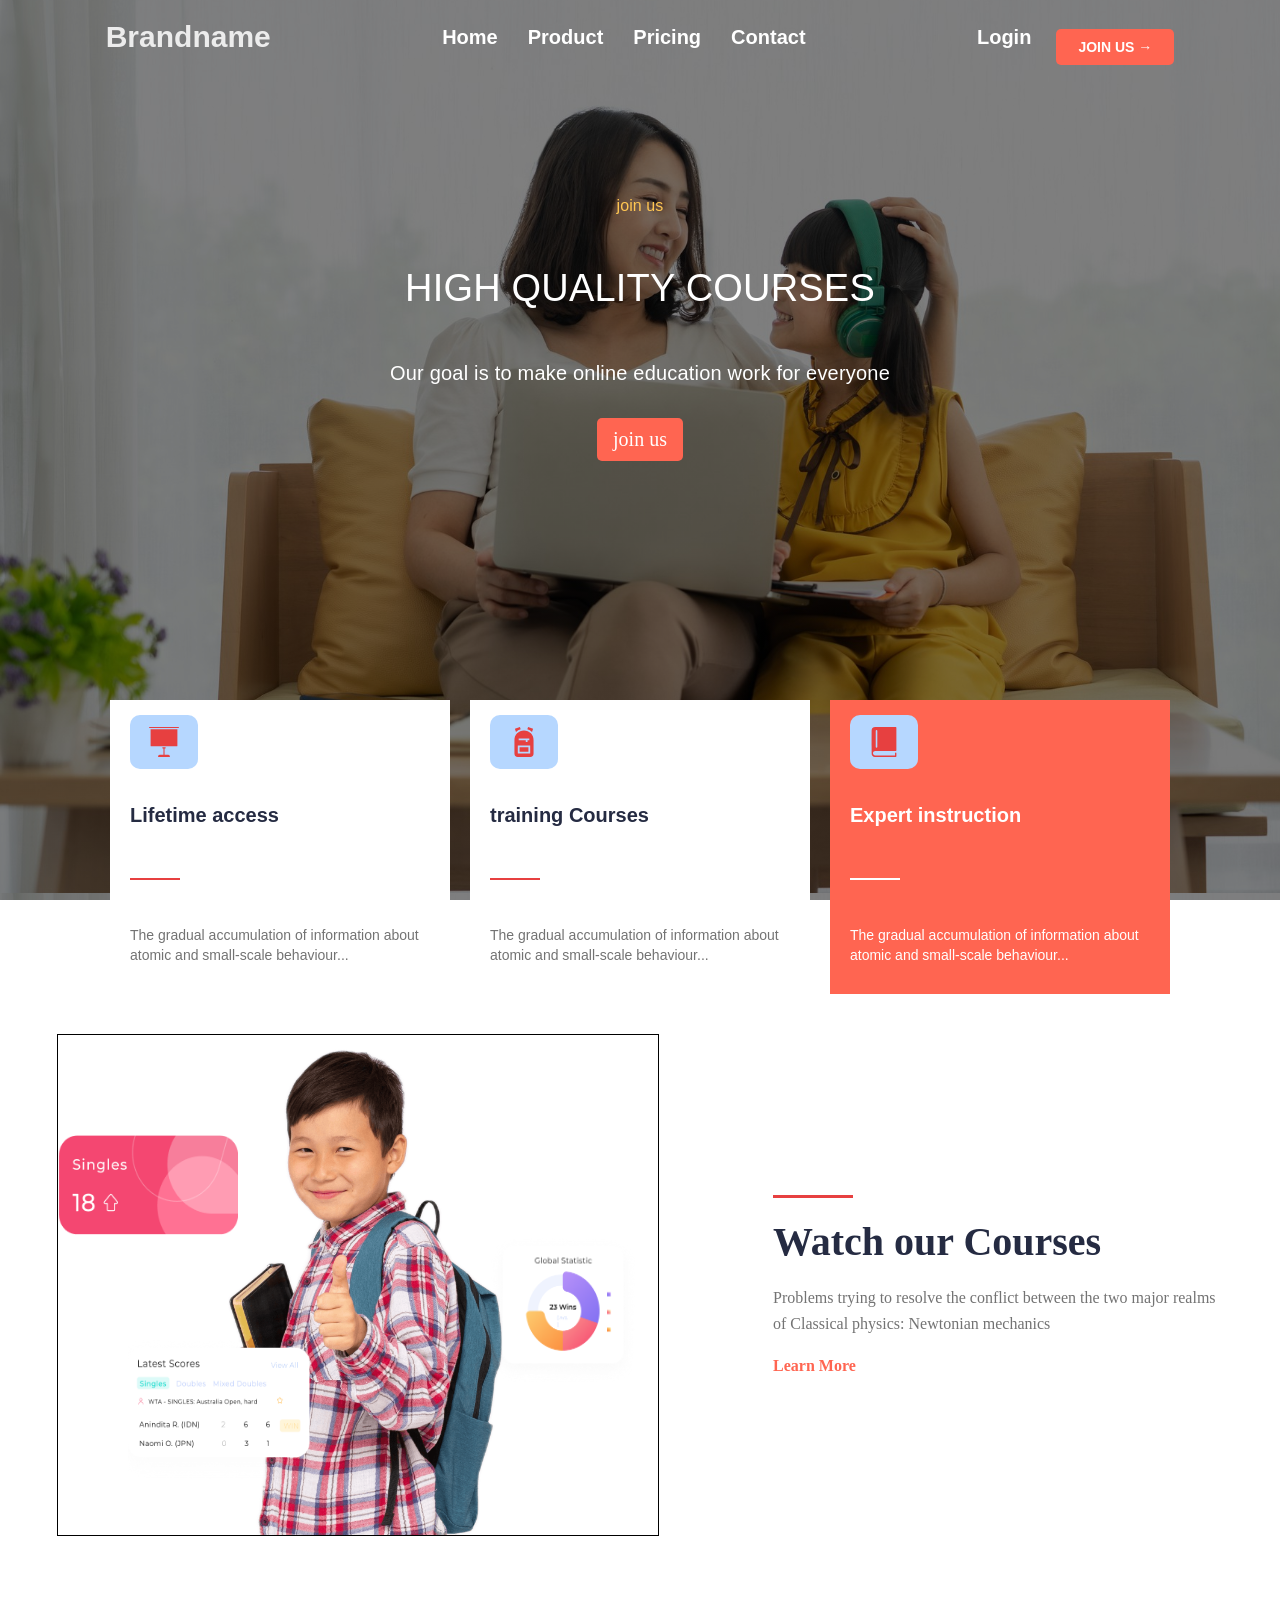
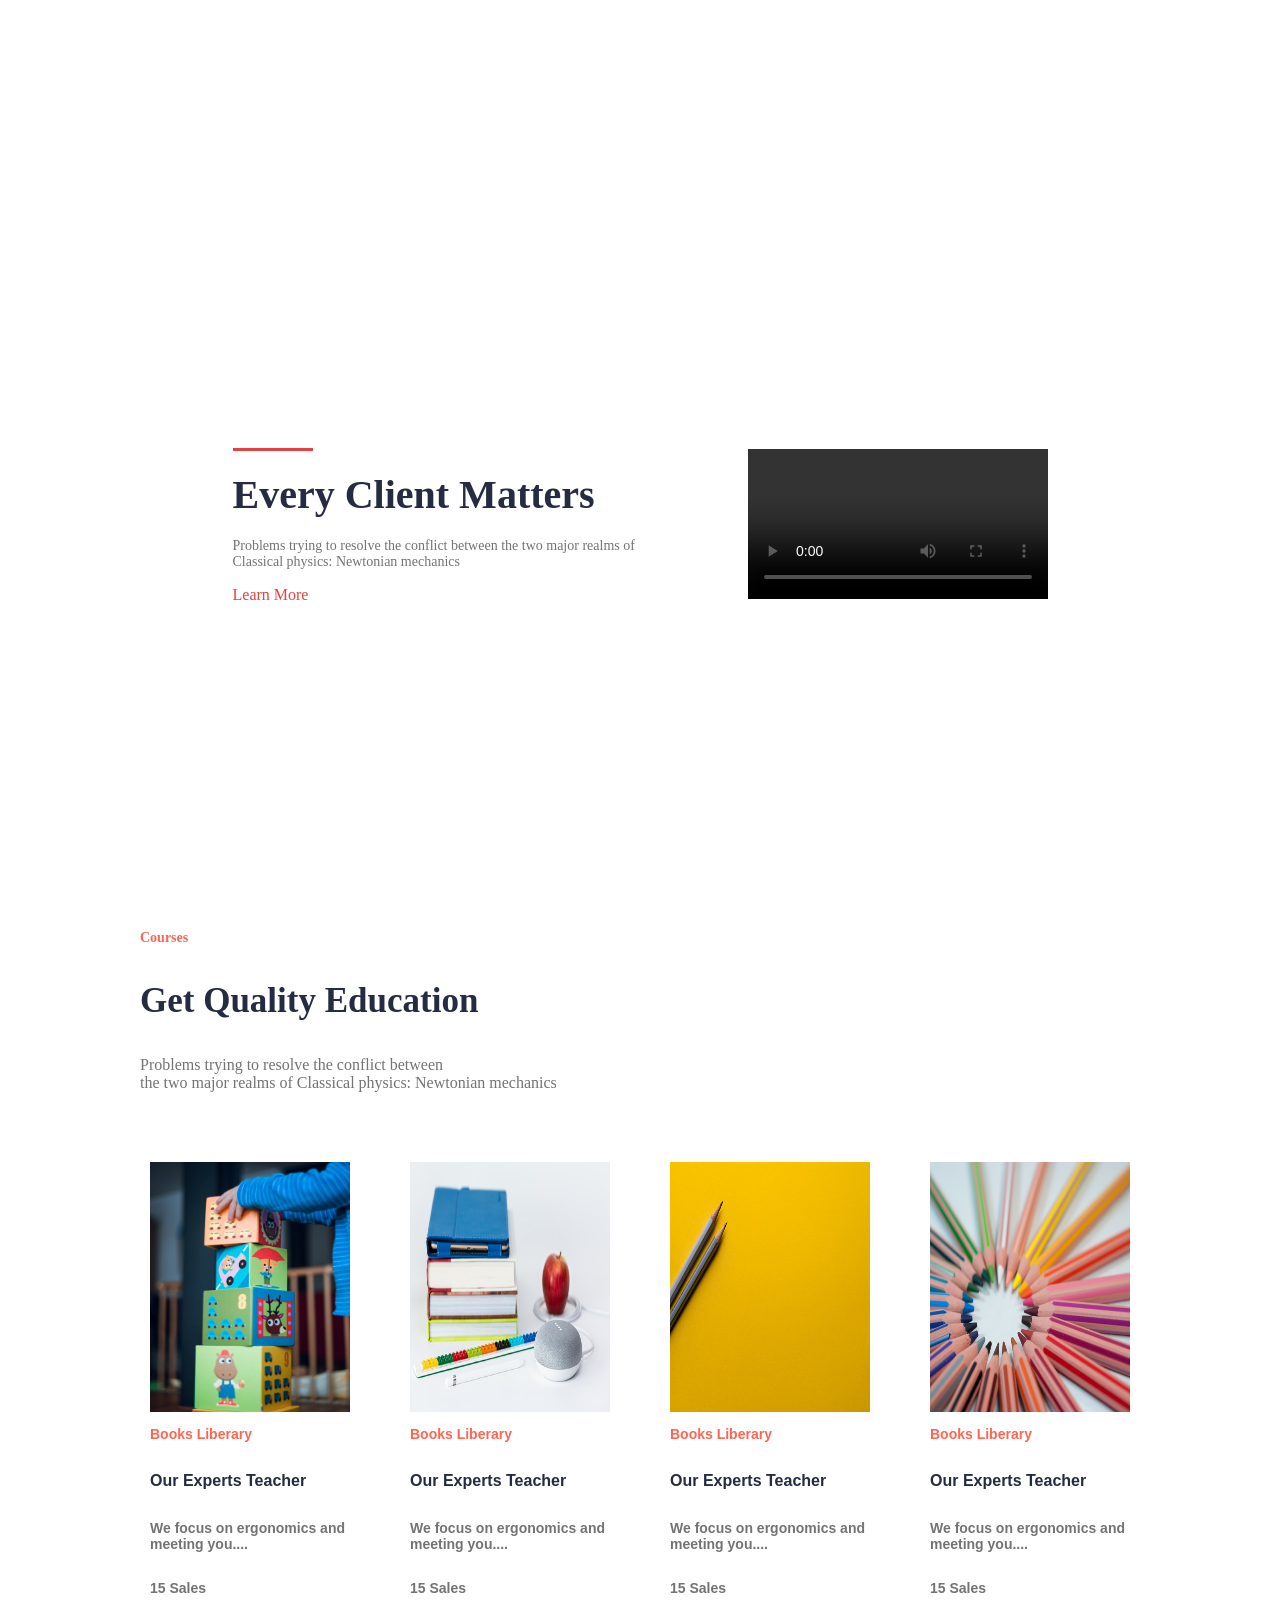
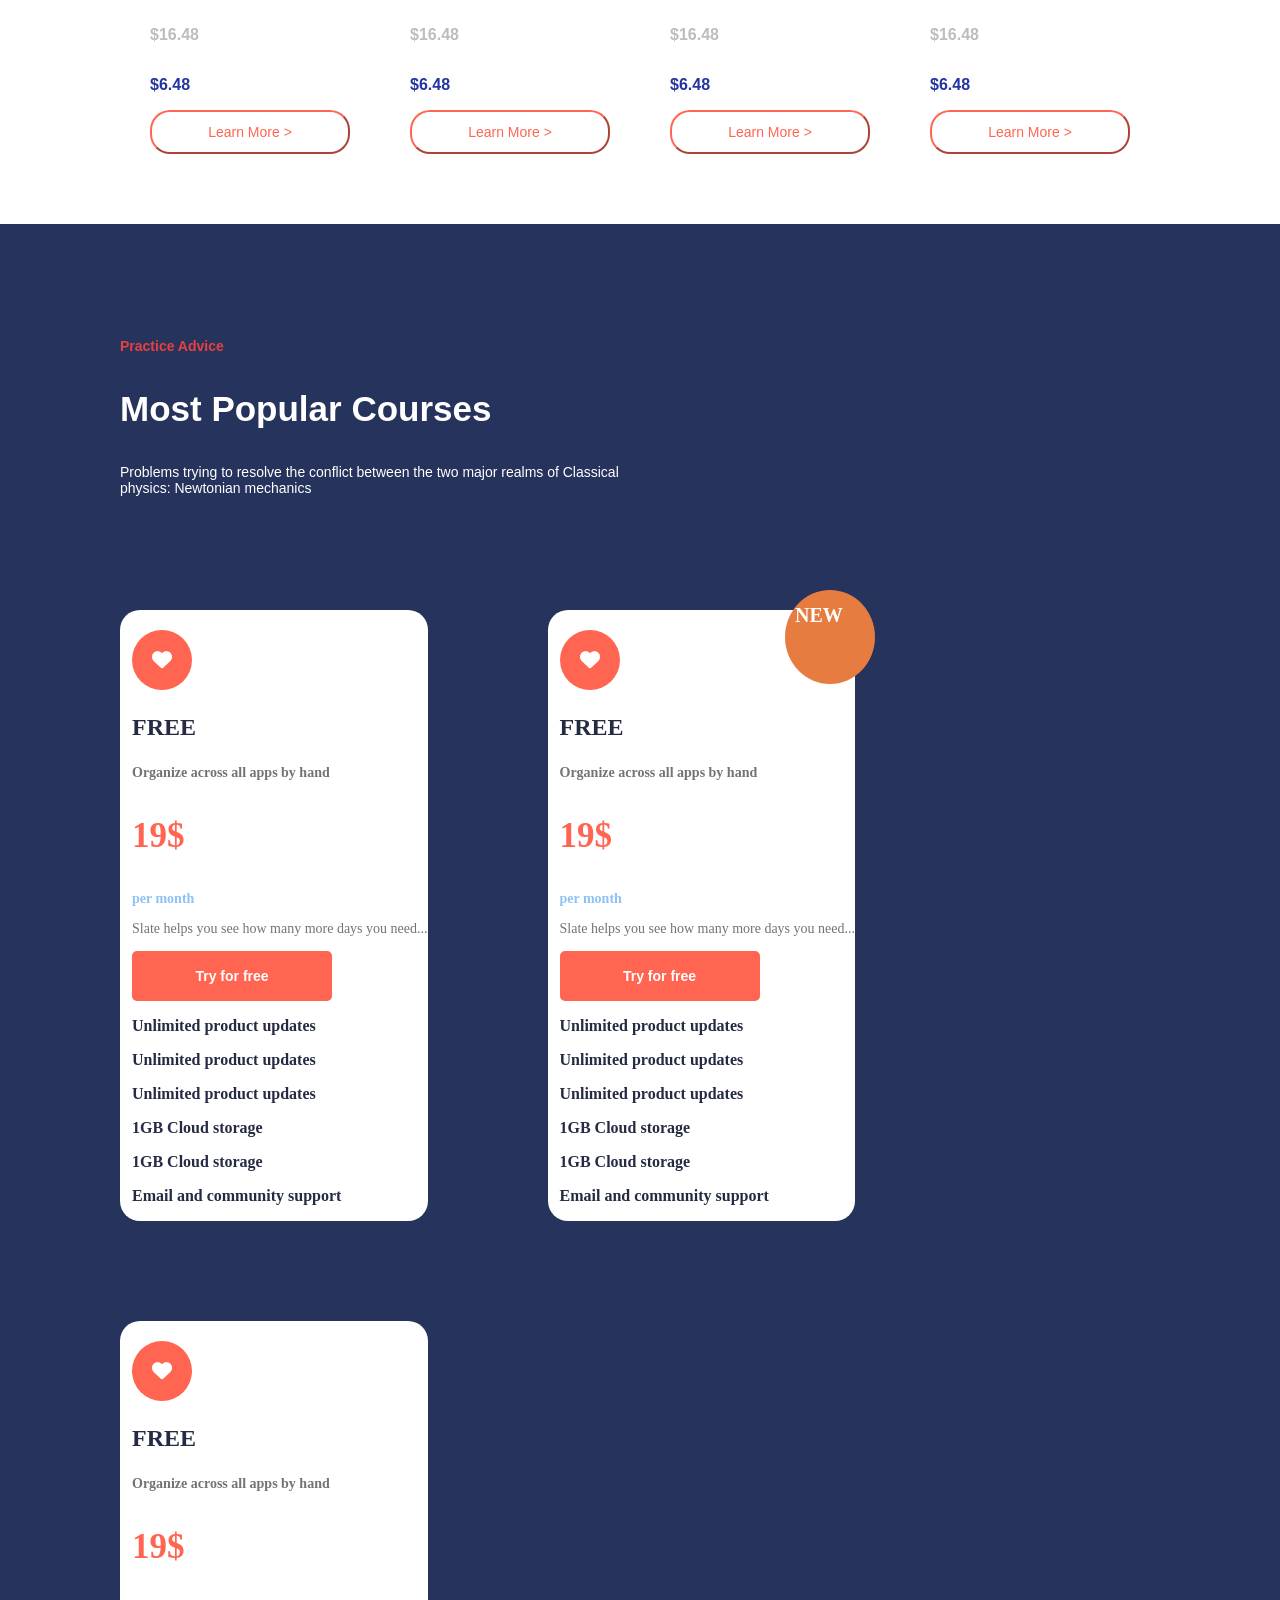
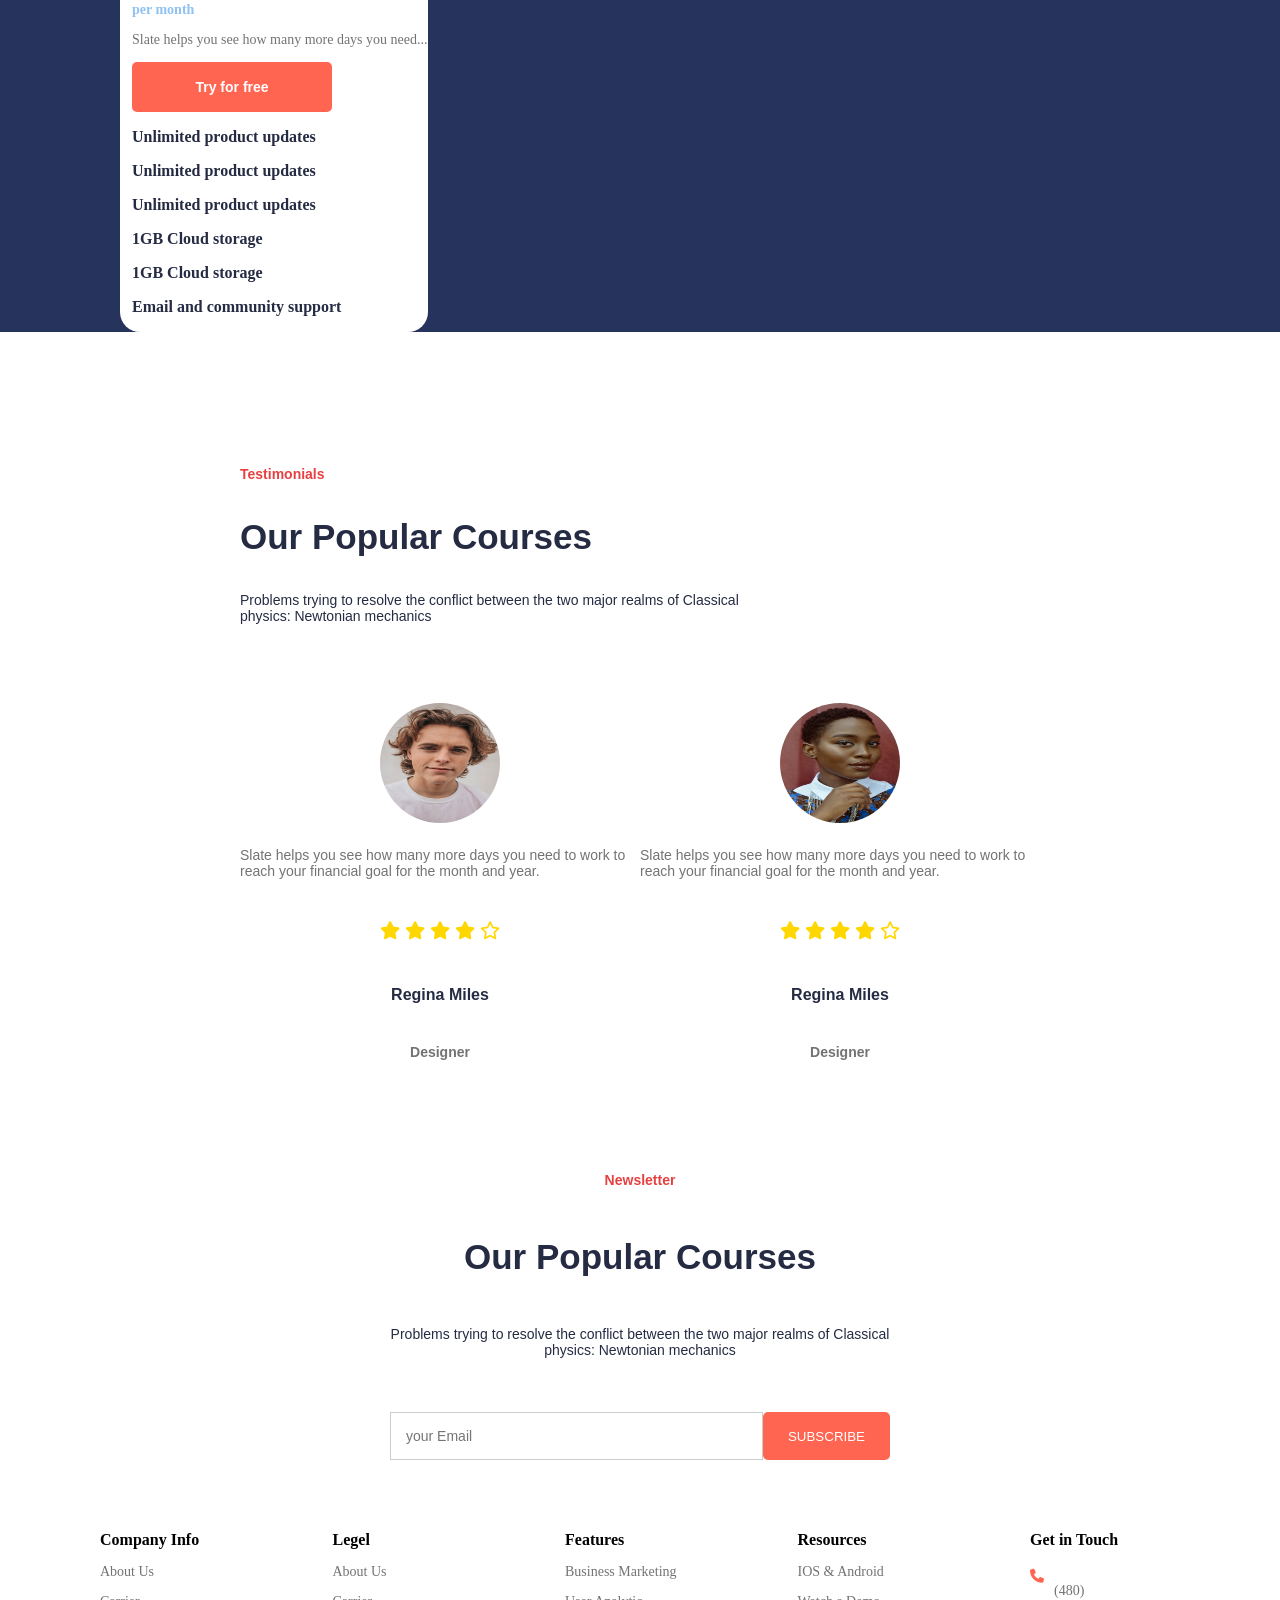
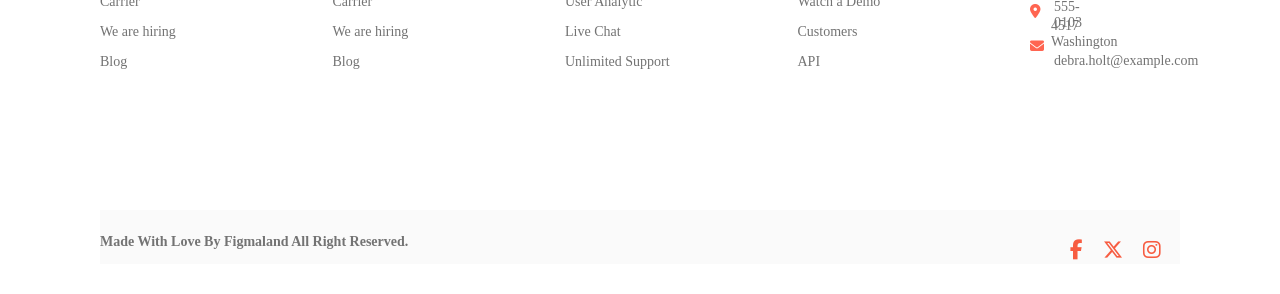
==== index.html @ ed411ebb "initial commit - school website" ====
<!DOCTYPE html>
<html lang="en">

<head>
    <meta charset="UTF-8">
    <meta name="viewport" content="width=device-width, initial-scale=1.0">
    <link rel="stylesheet" href="index.css">
    <link rel="stylesheet" href="https://cdnjs.cloudflare.com/ajax/libs/font-awesome/6.5.1/css/all.min.css">
    <title>Figma Design</title>
</head>

<body>
    <!--PAGE:1 -->
    <div class="main">


        <div class="upper">
            <div class="nav">


                <li class="n1">Brandname</li>

                <div class="nav-links">
                    <li class="n2">Home</li>
                    <li class="n2">Product</li>
                    <li class="n2">Pricing</li>
                    <li class="n2">Contact</li>
                </div>

                <div class="nav-right">
                    <li class="n3">Login</li>
                    <li class="join">JOIN US →</li>
                </div>


            </div>

            <div class="box">

                <p>join us</p>


                <p>HIGH QUALITY COURSES</p>


                <p>Our goal is to make online education work for everyone</p>

                <p>join us</p>
            </div>
        </div>


        <div class="footer">

        </div>

        <div class="details">

            <div>
                <img src="icon cool-icon-n2.svg" alt="">
                <p>Lifetime access</p>
                <p></p>
                <p>
                    The gradual accumulation of
                    information about atomic and
                    small-scale behaviour...
                </p>
            </div>

            <div>
                <img src="icon cool-icon-n22.svg" alt="">
                <p>training Courses</p>
                <p></p>
                <p>
                    The gradual accumulation of
                    information about atomic and
                    small-scale behaviour...
                </p>
            </div>

            <div>
                <img src="icon cool-icon-n23.svg" alt="">
                <p>Expert instruction</p>
                <p></p>
                <p>
                    The gradual accumulation of
                    information about atomic and
                    small-scale behaviour...
                </p>
            </div>

        </div>
    </div>

    <!-- PAGE:2 -->
    <div class="main_2">

        <div class="img_box">

            <img src="2nd_pg_3.png" alt="">
            <img src="2nd_pg_2.png" alt="">
            <img src="2nd_pg_1.png" alt="">

        </div>

        <div class="content_i">
            <p></p>
            <p>Watch our Courses</p>
            <p>Problems trying to resolve the conflict between
                the two major realms of Classical physics:
                Newtonian mechanics </p>
            <p>Learn More</p>
        </div>

    </div>
    
    <!-- PAGE:3 -->
    <div class="main_3">

        <div class="content_ii">
            <p></p>
            <p>Every Client Matters</p>
            <p>Problems trying to resolve the conflict between
                the two major realms of Classical physics:
                Newtonian mechanics </p>
            <p>Learn More</p>
        </div>
        <div>

            <video width="300" controls>
                <source src="video.mp4" type="video/mp4">
                Your browser does not support the video tag.
            </video>
        </div>

    </div>

    <!-- PAGE :4 -->
    <div class="main_4">

        <div class="content_iii">
            <p>Courses</p>
            <p>Get Quality Education</p>
            <p>Problems trying to resolve the conflict between <br>
                the two major realms of Classical physics: Newtonian mechanics </p>
        </div>

        <div class="main_4_sub">
            <div class="part_1">
                <img src="img1.jpg" alt="">
                <p>Books Liberary</p>
                <p>Our Experts Teacher</p>
                <p>We focus on ergonomics
                    and meeting you....</p>
                <p>15 Sales</p>
                <p>$16.48</p>
                <p>$6.48</p>
                <button>Learn More ></button>


            </div>
            <div class="part_1">
                <img src="img2.jpg" alt="">
                <p>Books Liberary</p>
                <p>Our Experts Teacher</p>
                <p>We focus on ergonomics
                    and meeting you....</p>
                <p>15 Sales</p>
                <p>$16.48</p>
                <p>$6.48</p>
                <button>Learn More ></button>
            </div>
            <div class="part_1">
                <img src="img3.jpg" alt="">
                <p>Books Liberary</p>
                <p>Our Experts Teacher</p>
                <p>We focus on ergonomics
                    and meeting you....</p>
                <p>15 Sales</p>
                <p>$16.48</p>
                <p>$6.48</p>
                <button>Learn More ></button>
            </div>
            <div class="part_1">
                <img src="img4.jpg" alt="">
                <p>Books Liberary</p>
                <p>Our Experts Teacher</p>
                <p>We focus on ergonomics
                    and meeting you....</p>
                <p>15 Sales</p>
                <p>$16.48</p>
                <p>$6.48</p>
                <button>Learn More ></button>
            </div>

        </div>

    </div>

    <!-- PAGE: 5 -->
    <div class="main_5">
        <div class="content_iv">
            <p>Practice Advice</p>
            <p>Most Popular Courses</p>
            <p>Problems trying to resolve the conflict between
                the two major realms of Classical physics: Newtonian mechanics </p>
        </div>
        <div class="wraping">
            <div class="content_v">
                <div class="heart"><i class="fa-solid fa-heart"></i>
                </div>
                <p>FREE</p>
                <P>Organize across all apps by hand</P>
                <P>19$</P>
                <P>per month</P>
                <p>Slate helps you see how many more days you need...</p>
                <button>Try for free</button>
                <p> </i>Unlimited product updates</p>
                <p></i>Unlimited product updates</p>
                <p></i>Unlimited product updates</p>
                <p>1GB Cloud storage</p>
                <p>1GB Cloud storage</p>
                <p>Email and community support</p>

            </div>

            <div class="content_v">
                <div class="heart"><i class="fa-solid fa-heart"></i>
                </div>

                <p>FREE</p>
                <P>Organize across all apps by hand</P>
                <P>19$</P>
                <P>per month</P>
                <p>Slate helps you see how many more days you need...</p>
                <button>Try for free</button>
                <p>Unlimited product updates</p>
                <p>Unlimited product updates</p>
                <p>Unlimited product updates</p>
                <p>1GB Cloud storage</p>
                <p>1GB Cloud storage</p>
                <p>Email and community support</p>
                <div class="badge">NEW</div>
            </div>
            <div class="content_v">
                <div class="heart"><i class="fa-solid fa-heart"></i>
                </div>
                <p>FREE</p>
                <P>Organize across all apps by hand</P>
                <P>19$</P>
                <P>per month</P>
                <p>Slate helps you see how many more days you need...</p>
                <button>Try for free</button>
                <p>Unlimited product updates</p>
                <p>Unlimited product updates</p>
                <p>Unlimited product updates</p>
                <p>1GB Cloud storage</p>
                <p>1GB Cloud storage</p>
                <p>Email and community support</p>
            </div>
        </div>
    </div>

    <!-- PAGE: 6 -->
    <div class="main_6">
        <div class="content_vi">
            <p>Testimonials</p>
            <p>Our Popular Courses</p>
            <p>Problems trying to resolve the conflict between
                the two major realms of Classical physics: Newtonian mechanics </p>
        </div>

        <div class="wraping_2">
            <div class="infoo">
                <img src="pic1.jpg" alt="">
                <p>Slate helps you see how many more days
                    you need to work to reach your financial
                    goal for the month and year.</p>
                <p><i class="fa-solid fa-star"></i>
                    <i class="fa-solid fa-star"></i>
                    <i class="fa-solid fa-star"></i>
                    <i class="fa-solid fa-star"></i>
                    <i class="fa-regular fa-star"></i>
                </p>
                <p>Regina Miles</p>
                <p>Designer</p>
            </div>

            <div class="infoo">
                <img src="pic2.jpg" alt="">
                <p>Slate helps you see how many more days
                    you need to work to reach your financial
                    goal for the month and year.</p>
                <p><i class="fa-solid fa-star"></i>
                    <i class="fa-solid fa-star"></i>
                    <i class="fa-solid fa-star"></i>
                    <i class="fa-solid fa-star"></i>
                    <i class="fa-regular fa-star"></i>
                </p>
                <p>Regina Miles</p>
                <p>Designer</p>
            </div>
        </div>
    </div>

    <!-- PAGE : 7 -->
    <div class="main_7">
        <div class="content_vii">
            <p>Newsletter</p>
            <p>Our Popular Courses</p>
            <p>Problems trying to resolve the conflict between
                the two major realms of Classical physics: Newtonian mechanics </p>
        </div>

        <div class="bar">
            <input type="text" placeholder="your Email">
            <button>SUBSCRIBE</button>
        </div>
    </div>

    <!-- PAGE : 8 -->
    <div class="main_8">
        <div class="content_viii">
            <div class="c_1">
                <h4>Company Info</h4>
                <p>About Us</p>
                <p>Carrier</p>
                <p>We are hiring</p>
                <p>Blog</p>
            </div>

            <div class="c_1">
                <h4>Legel</h4>
                <p>About Us</p>
                <p>Carrier</p>
                <p>We are hiring</p>
                <p>Blog</p>
            </div>

            <div class="c_1">
                <h4>Features</h4>
                <p>Business Marketing</p>
                <p>User Analytic</p>
                <p>Live Chat</p>
                <p>Unlimited Support</p>
            </div>

            <div class="c_1">
                <h4>Resources</h4>
                <p>IOS & Android</p>
                <p>Watch a Demo</p>
                <p>Customers</p>
                <p>API</p>
            </div>

            <div class="c_1">
                <h4>Get in Touch</h4>

                <div class="ico1"><i class="fa-solid fa-phone"></i>
                    <p>(480) 555-0103</p>
                </div>

                <div class="ico1"><i class="fa-solid fa-location-dot"></i>
                    <p>4517 Washington
                    </p>
                </div>

                <div class="ico1"><i class="fa-solid fa-envelope"></i>
                    <p>
                        debra.holt@example.com
                    </p>
                </div>
            </div>
        </div>
        <div class="ft">
            <footer>
                <p>Made With Love By Figmaland All Right Reserved. </p>
                <div class="f_ico">
                    <i class="fa-brands fa-facebook-f"></i>
                    <i class="fa-brands fa-x-twitter"></i>
                    <i class="fa-brands fa-instagram"></i>
                </div>

            </footer>

        </div>
    </div>

</body>

</html>
---- index.css ----
body {
    margin: 0;
}

/* MAIN SECTION */

.main {
    background: #FFFFFF;


    /* UPPER PART */
    .upper {
        height: 100vh;
        background-image: linear-gradient(rgba(0, 0, 0, 0.5), rgba(0, 0, 0, 0.5)), url(hero-6-cover\ sec.svg);
        position: relative;

        .nav {

            padding: 20px;
            display: flex;
            align-items: center;
            justify-content: space-around;
            list-style: none;

            @media (max-width: 768px) {
                & {
                    justify-content: space-between;


                }
            }
        }

        .n1 {
            font-family: Montserrat, sans-serif;
            font-weight: 700;
            font-size: 30px;
            color: #ECECEC;

            @media (max-width : 768px) {
                & {
                    font-size: 20px;
                    color: black;
                }
            }

        }

        .nav-links {
            display: flex;
            gap: 30px;

            @media (max-width: 768px) {
                & {
                    display: none;
                }
            }
        }

        .n2 {
            font-family: Montserrat, sans-serif;
            font-weight: 700;
            font-size: 20px;
            color: #FFFFFF;
            cursor: pointer;
        }

        .nav-right {
            display: flex;
            align-items: center;
            gap: 25px;

            .n3 {
                font-family: Montserrat, sans-serif;
                font-weight: 700;
                font-size: 20px;
                color: #FFFFFF;
                cursor: pointer;

                @media (max-width: 768px) {
                    & {
                        display: none;
                    }
                }
            }
        }



        .join {
            background: #FF6551;
            padding: 10px 22px;
            border-radius: 5px;
            color: white;
            font-family: Montserrat, sans-serif;
            font-weight: 700;
            font-size: 14px;
            cursor: pointer;
            margin-bottom: -20px;
        }

        .box {


            gap: 30px;
            padding-top: 40px;
            padding-bottom: 40px;
            margin: 80px auto;
            display: flex;
            flex-direction: column;
            align-items: center;


            p:nth-child(1) {

                font-family: Montserrat, sans-serif;
                font-weight: 400;
                font-size: 16px;
                line-height: 24px;
                letter-spacing: 0.1px;
                color: #FFC652;
                margin: 0;


            }

            p:nth-child(2) {

                font-family: Montserrat, sans-serif;
                font-weight: 400;
                font-size: 38px;
                line-height: 80px;
                letter-spacing: 0.2px;
                text-align: center;
                color: #FFFFFF;
                margin: 0;


            }

            p:nth-child(3) {

                font-family: Montserrat, sans-serif;
                font-weight: 400;
                font-size: 20px;
                line-height: 30px;
                letter-spacing: 0.2px;
                text-align: center;
                color: #FFFFFF;
                margin: 0;


            }

            p:nth-child(4) {



                border-radius: 5px;
                background: #FF6551;
                color: white;
                padding: 10px 16px;
                font-size: 20px;
                cursor: pointer;
                margin: 0;


            }
        }

    }

    /* FOOTER */

    .footer {
        background-color: rgb(255, 255, 255);
        height: 180px;
    }


    /* 3-BOX  */
    .details {
        display: flex;
        justify-content: center;
        gap: 20px;
        position: relative;
        margin-top: -380px;
        flex-wrap: nowrap;
      


        >div {
            max-width: 300px;
            flex: 1;
            padding: 15px 20px;
            background: white;
            display: flex;
            flex-direction: column;
            gap: 15px;
            flex-wrap: wrap;


            @media (max-width : 768px) {
                & {
                    padding:
                        5px;
                    justify-content: center;
                    align-items: center;
                }
            }

        }

        /* ICON */

        img {
            max-width: 30px;
            padding: 12px 19px;
            border-radius: 10px;
            background: #B6D7FF;
        }

        /* TITLE */

        div p:nth-child(2) {
            font-family: Montserrat, sans-serif;
            font-weight: 700;
            font-size: 20px;
            color: #252B42;
            flex-wrap: wrap;

            word-wrap: break-word;
        }

        /* LINE */
        div p:nth-child(3) {
            max-width: 50px;
            height: 2px;
            background: #E74040;

        }



        /* THIRD BOX STYLE */

        div:nth-child(3) {
            background: #FF6551;
        }

        div:nth-child(3) p {
            color: white;


        }

        div:nth-child(3) p:nth-child(4) {
            color: white;



        }


        div:nth-child(3) p:nth-child(3) {
            background: white;



        }


        /* DESCRIPTION */

        div p:nth-child(4) {
            font-family: Montserrat, sans-serif;
            font-size: 14px;
            line-height: 20px;
            color: #737373;
            word-wrap: break-word;
        }

    }

}


/* 2ND PAGE */
.main_2 {
    background: white;
    padding: 40px 10px;
    display: flex;
    align-items: center;
    justify-content: space-around;
    flex-flow: wrap;
    gap: 20px;
    position: relative;

    .img_box::before {
        content: "";
        position: absolute;

        width: 420px;
        height: 420px;

        background: #B8D0D8;
        border-radius: 50%;

        top: 40px;
        left: 90px;

        z-index: -1;
    }

    .img_box {
        position: relative;
        border: 1px solid black;
        background-image: url('./2nd_pg_main.png');
        height: 500px;
        width: 600px;
        background-size: contain;
        background-repeat: no-repeat;
        background-position: center;


        img:nth-child(1) {
            position: absolute;
            top: 100px;
            left: 0;
            height: 100px;
            width: 180px;
        }

        img:nth-child(2) {
            position: absolute;
            bottom: 50px;
            left: 70px;
            height: 150px;
            width: 200px;
        }

        img:nth-child(3) {
            position: absolute;
            bottom: 150px;
            right: 20px;
            height: 150px;
            width: 150px;
        }

    }

    /* CONTENT SIDE */

    .content_i {
        width: 450px;

        background-color: white;
    }

    /* red line */

    .content_i p:nth-child(1) {
        width: 80px;
        height: 3px;
        background: #E74040;
    }

    /* heading */

    .content_i p:nth-child(2) {
        font-size: 40px;
        font-weight: 700;
        color: #252B42;
        margin: 20px 0;
    }

    /* paragraph */

    .content_i p:nth-child(3) {
        font-size: 16px;
        color: #737373;
        line-height: 26px;
    }

    /* learn more */
    .content_i p:nth-child(4) {
        color: #FF6551;
        font-weight: 700;
        margin-top: 20px;
        cursor: pointer;
    }

}

/* 3RD PAGE */

.main_3 {
    background-color: white;
    padding-top: 200px;
    padding-right: 200px;
    display: flex;
    align-items: center;
    justify-content: space-around;
    flex-flow: wrap;
    height: 700px;


    .content_ii {
        width: 450px;
        margin-left: 200px;

        p:nth-child(1) {
            height: 3px;
            width: 80px;
            background-color: #E74040;
        }

        p:nth-child(2) {
            font-size: 40px;
            font-weight: 700;
            color: #252B42;
            margin: 20px 0;
        }

        p:nth-child(3) {
            color: #737373;
            font-size: 14px;
        }

        p:nth-child(4) {
            color: #E74040;
        }


    }



}

/* page:4 */

.main_4 {

    padding: 40px 20px;
    max-width: 1000px;
    margin: 0 auto;


    .main_4_sub {
        display: flex;
        justify-content: space-between;
        gap: 20px;
        flex-flow: wrap;
    }


    .content_iii {


        margin-bottom: 40px;



        p:nth-child(1) {
            color: #FF6551;
            font-size: 14px;
            font-weight: 700;
        }

        p:nth-child(2) {
            color: #252B42;
            font-size: 35px;
            font-weight: 700;
        }

        p:nth-child(3) {
            color: #737373;
            font-weight: 400;
        }
    }


    img {

        height: 250px;
    }

    .part_1 {
        width: 200px;
        background-color: white;
        padding: 30px 10px;
        display: flex;
        flex-direction: column;





        p:nth-child(2) {
            color: #FF6551;
            font-weight: 700;
            font-size: 14px;
            font-family: Montserrat, sans-serif;


        }

        p:nth-child(3) {
            color: #252B42;
            font-weight: 700;
            font-size: 16px;
            font-family: Montserrat, sans-serif;
        }

        p:nth-child(4) {
            color: #737373;
            font-weight: 700;
            font-size: 14px;
            font-family: Montserrat, sans-serif;
        }

        p:nth-child(5) {
            color: #737373;
            font-weight: 700;
            font-size: 14px;
            font-family: Montserrat, sans-serif;
        }

        p:nth-child(6) {
            color: #BDBDBD;
            font-weight: 700;
            font-size: 16px;
            font-family: Montserrat, sans-serif;
            display: flex;



        }

        p:nth-child(7) {
            color: #2435A1;
            font-weight: 700;
            font-size: 16px;
            font-family: Montserrat, sans-serif;
        }

        button {
            color: #FF6551;
            border-radius: 20px;
            padding: 12px 20px;
            font-size: 14px;
            border-color: #FF6551;
            background: white;
        }




    }



}

/* page :5 */

.main_5 {
    background-color: #26335D;
 
    .content_iv {
        justify-content: center;
        align-items: center;
        margin-left: 120px;
        padding-top: 100px;
        max-width: 500px;
        font-family: Montserrat, sans-serif;



        p:nth-child(1) {
            color: #E74040;
            font-size: 14px;
            font-weight: 700;

        }

        p:nth-child(2) {
            color: #FFFFFF;
            font-size: 35px;
            font-weight: 700;
        }

        p:nth-child(3) {
            font-size: 14px;
            font-weight: 400;
            color: white;
        }


    }

    .wraping {
        display: flex;
        align-items: center;
        flex-flow: wrap;



        .content_v {
            background-color: white;
            min-height: 610px;
            max-width: 350px;
            margin-left: 120px;
            padding-left: 12px;
            margin-top: 100px;
            border-radius: 20px;


            &:nth-child(2) {
                position: relative;

                .badge {
                    background-color: #E77C40;
                    color: white;
                    font-weight: 700;
                    font-size: 20PX;
                    padding-top: 14px;
                    padding-left: 10px;
                    height: 80px;
                    width: 80px;
                    border-radius: 50%;
                    position: absolute;
                    top: -20px;
                    right: -20px;

                }



            }

        }

        p:nth-child(2) {
            font-size: 24px;
            font-weight: 700;
            color: #252B42;
        }

        p:nth-child(3) {
            font-size: 14px;
            font-weight: 700;
            color: #737373;
        }

        p:nth-child(4) {
            font-size: 35px;
            font-weight: 700;
            color: #FF6551;
        }

        p:nth-child(5) {
            font-size: 14px;
            font-weight: 700;
            color: #8EC2F2;

        }

        p:nth-child(6) {
            font-size: 14px;
            font-weight: 400;
            color: #737373;
        }

        button:nth-child(7) {
            width: 200px;
            height: 50px;
            font-size: 14px;
            font-weight: 700;
            padding-top: 15px;
            padding-right: 40px;
            padding-bottom: 15px;
            padding-left: 40px;
            gap: 10px;
            border-radius: 5px;
            background-color: #FF6551;
            color: white;
            border: none;

        }

        p:nth-child(8) {
            font-size: 16px;
            font-weight: 700;
            color: #252B42;

        }

        p:nth-child(9) {
            font-size: 16px;
            font-weight: 700;
            color: #252B42;

        }

        p:nth-child(10) {
            font-size: 16px;
            font-weight: 700;
            color: #252B42;

        }

        p:nth-child(11) {
            font-size: 16px;
            font-weight: 700;
            color: #252B42;

        }

        p:nth-child(12) {
            font-size: 16px;
            font-weight: 700;
            color: #252B42;

        }

        p:nth-child(13) {
            font-size: 16px;
            font-weight: 700;
            color: #252B42;

        }


        .heart {
            width: 60px;
            height: 60px;
            background: #FF6551;
            border-radius: 50%;
            display: flex;
            align-items: center;
            justify-content: center;
            color: white;
            font-size: 20px;
            margin-left: 0;
            margin-top: 20px;
        }


    }

}

/* page: 6 */

.main_6 {
    background-color: white;
    padding: 20px;
    font-family: Montserrat, sans-serif;



    .content_vi {
        justify-content: center;
        align-items: center;
        margin-left: 220px;
        padding-top: 100px;
        max-width: 500px;
        font-family: Montserrat, sans-serif;


        p:nth-child(1) {
            color: #E74040;
            font-size: 14px;
            font-weight: 700;

        }

        p:nth-child(2) {
            color: #252B42;
            font-size: 35px;
            font-weight: 700;
        }

        p:nth-child(3) {
            font-size: 14px;
            font-weight: 400;
            color: #252B42;

        }
    }

    .wraping_2 {
        display: flex;
        padding: 2 0px;
        flex-flow: wrap;
        justify-content: center;
        align-items: center;

        .infoo {
            background-color: white;
            height: 500px;
            justify-content: center;
            align-items: center;
            gap: 10px;
            display: flex;
            flex-direction: column;
            max-width: 400px;



            img {
                height: 120px;
                width: 120px;
                border-radius: 50%;

            }

            p:nth-child(2) {
                font-size: 14px;
                font-weight: 400;
                color: #737373;
            }

            p:nth-child(3) {
                color: gold;
                font-size: 18px;
            }

            p:nth-child(4) {
                font-size: 16px;
                font-weight: 700;
                color: #252B42;

            }


            p:nth-child(5) {
                font-size: 14px;
                font-weight: 700;
                color: #737373;
            }

        }


    }

}

/* PAGE : 7 */

.main_7 {
    background-color: white;


    .content_vii {
        display: flex;
        flex-direction: column;
        align-items: center;
        text-align: center;
        margin: auto;
        max-width: 500px;
        font-family: Montserrat, sans-serif;


        p:nth-child(1) {
            color: #E74040;
            font-size: 14px;
            font-weight: 700;

        }

        p:nth-child(2) {
            color: #252B42;
            font-size: 35px;
            font-weight: 700;
        }

        p:nth-child(3) {
            font-size: 14px;
            font-weight: 400;
            color: #252B42;
        }
    }

    .bar {
        display: flex;
        max-width: 500px;
        margin: auto;
        padding-top: 40px;
        padding-bottom: 20px;
        display: flex;
        flex-flow: wrap;


        input {
            flex: 2;
            padding: 15px;
            border: 1px solid #ccc;
            outline: none;
            font-size: 14px;
        }

        button {
            background: #FF6551;
            color: white;
            border: none;
            padding: 15px 25px;
            cursor: pointer;
            border-radius: 5px;



        }
    }

}


/* PAGE: 8 */

.main_8 {
    padding: 30px 100px;
    background: white;

    .content_viii {
        display: flex;
        justify-content: space-between;
        flex-flow: wrap;
        background: white;

        .ico1 {
            max-width: 20px;
            gap: 10px;
            height: 15px;
            display: flex;
            color: #FF6551;
            font-size: 14px;
            margin-left: 0;
            margin-top: 20px;
            align-items: flex-start;

        }


        .c_1 {
            width: 150px;
            height: 300px;
            background: white;


        }

        .c_1 h4 {
            font-size: 16px;
            font-weight: 700;
            margin-bottom: 15px;
        }

        .c_1 p {
            font-size: 14px;
            color: #737373;
            margin-bottom: 10px;
            cursor: pointer;
        }
    }

    .ft {
        background: #FAFAFA;

        footer {

            font-size: 14px;
            font-weight: 700;
            color: #737373;
            padding-top: 10px;
            display: flex;
            justify-content: space-between;
            flex-wrap: wrap;

            .f_ico {
                width: 20px;
                height: 20px;
                display: flex;
                justify-content: space-around;
                color: #f75c41;
                font-size: 20px;
                margin-right: 70px;
                margin-top: 20px;
                padding-right: 20px;
                padding-left: 20px;
                cursor: pointer;
                gap: 20px;

            }
        }
    }


}
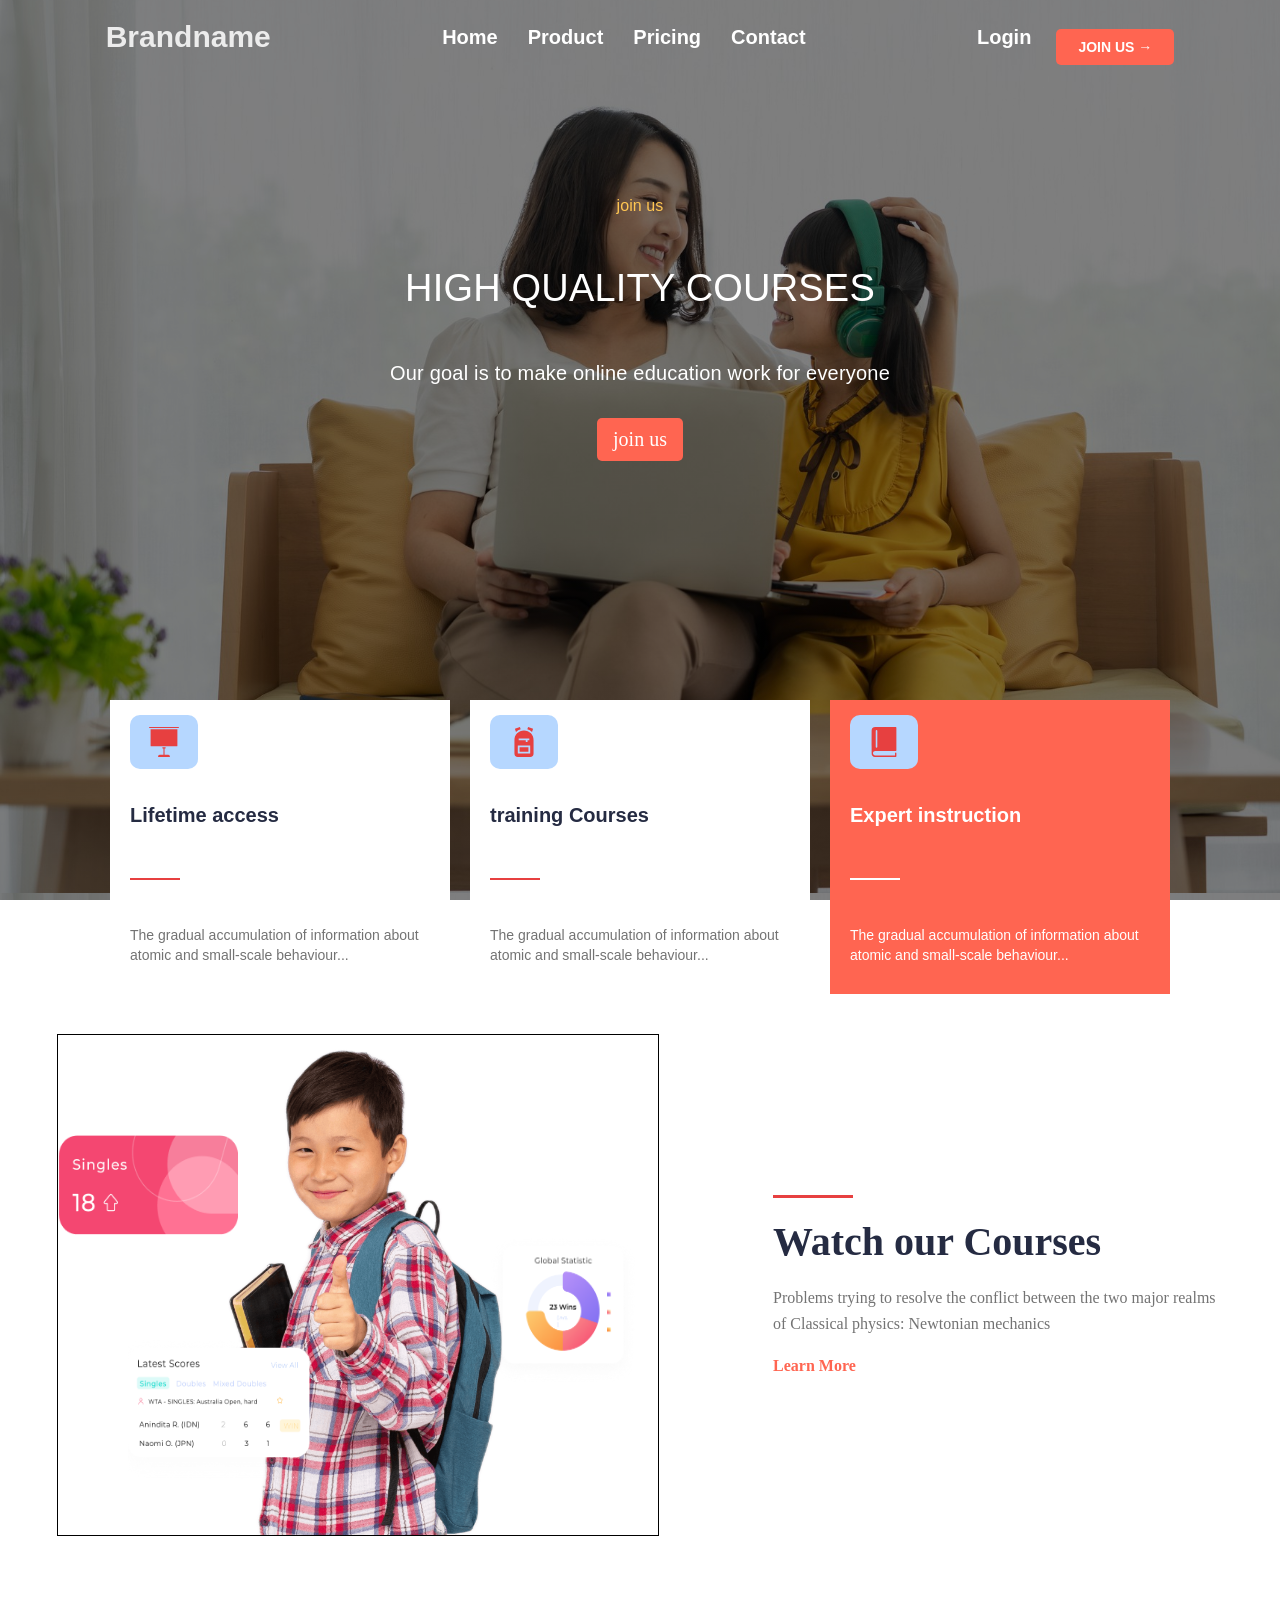
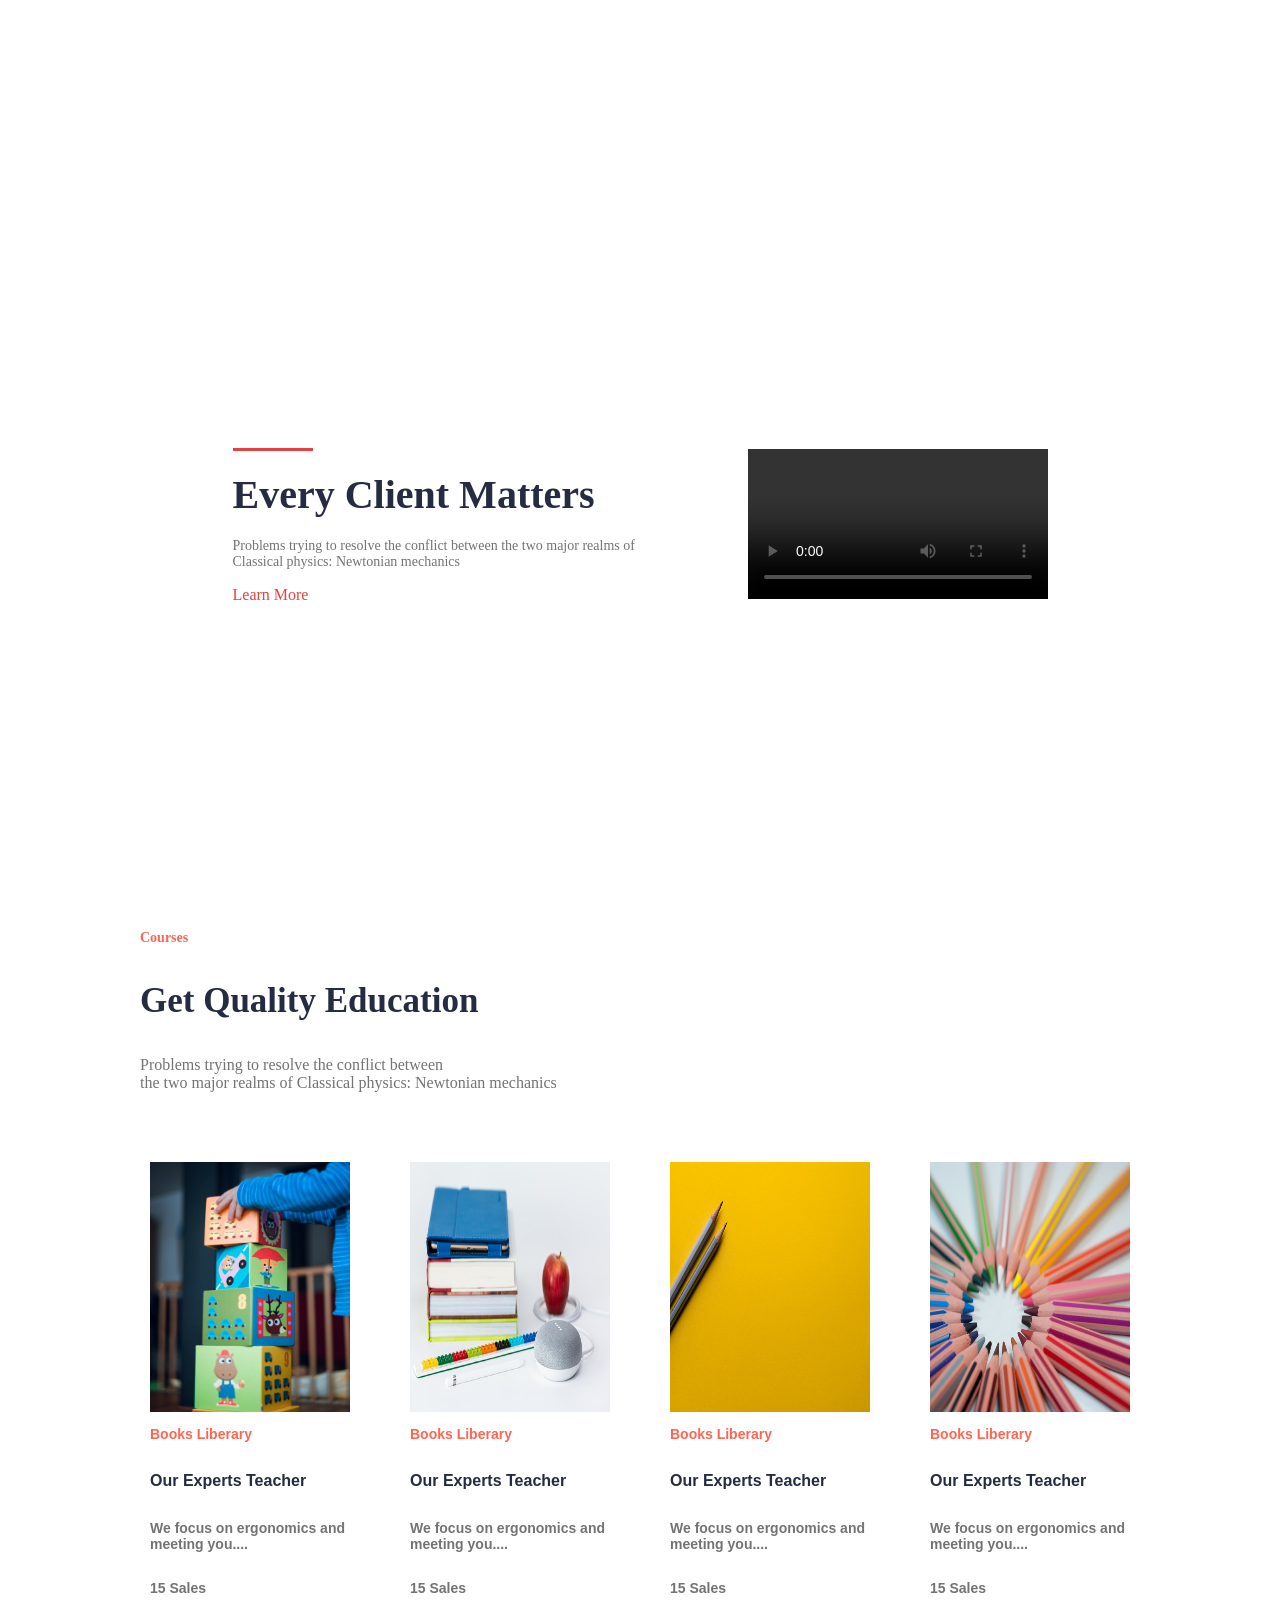
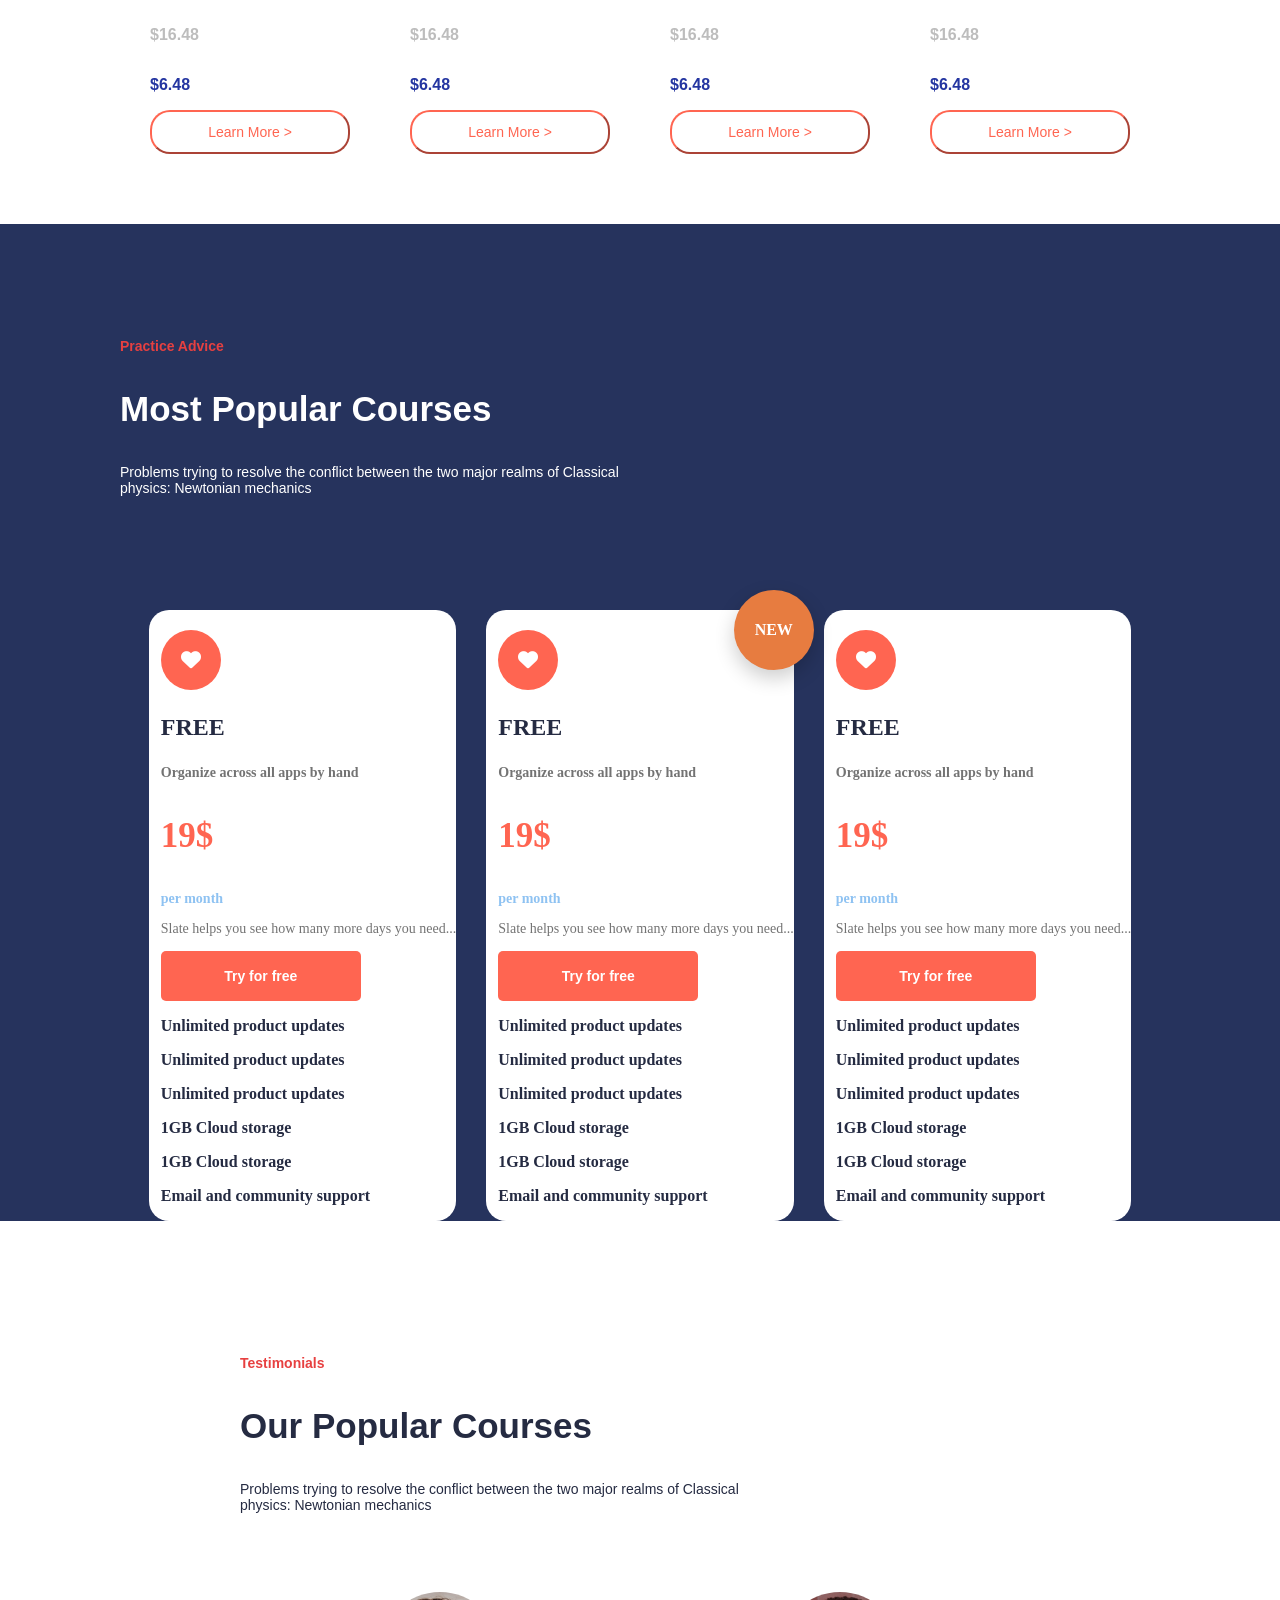
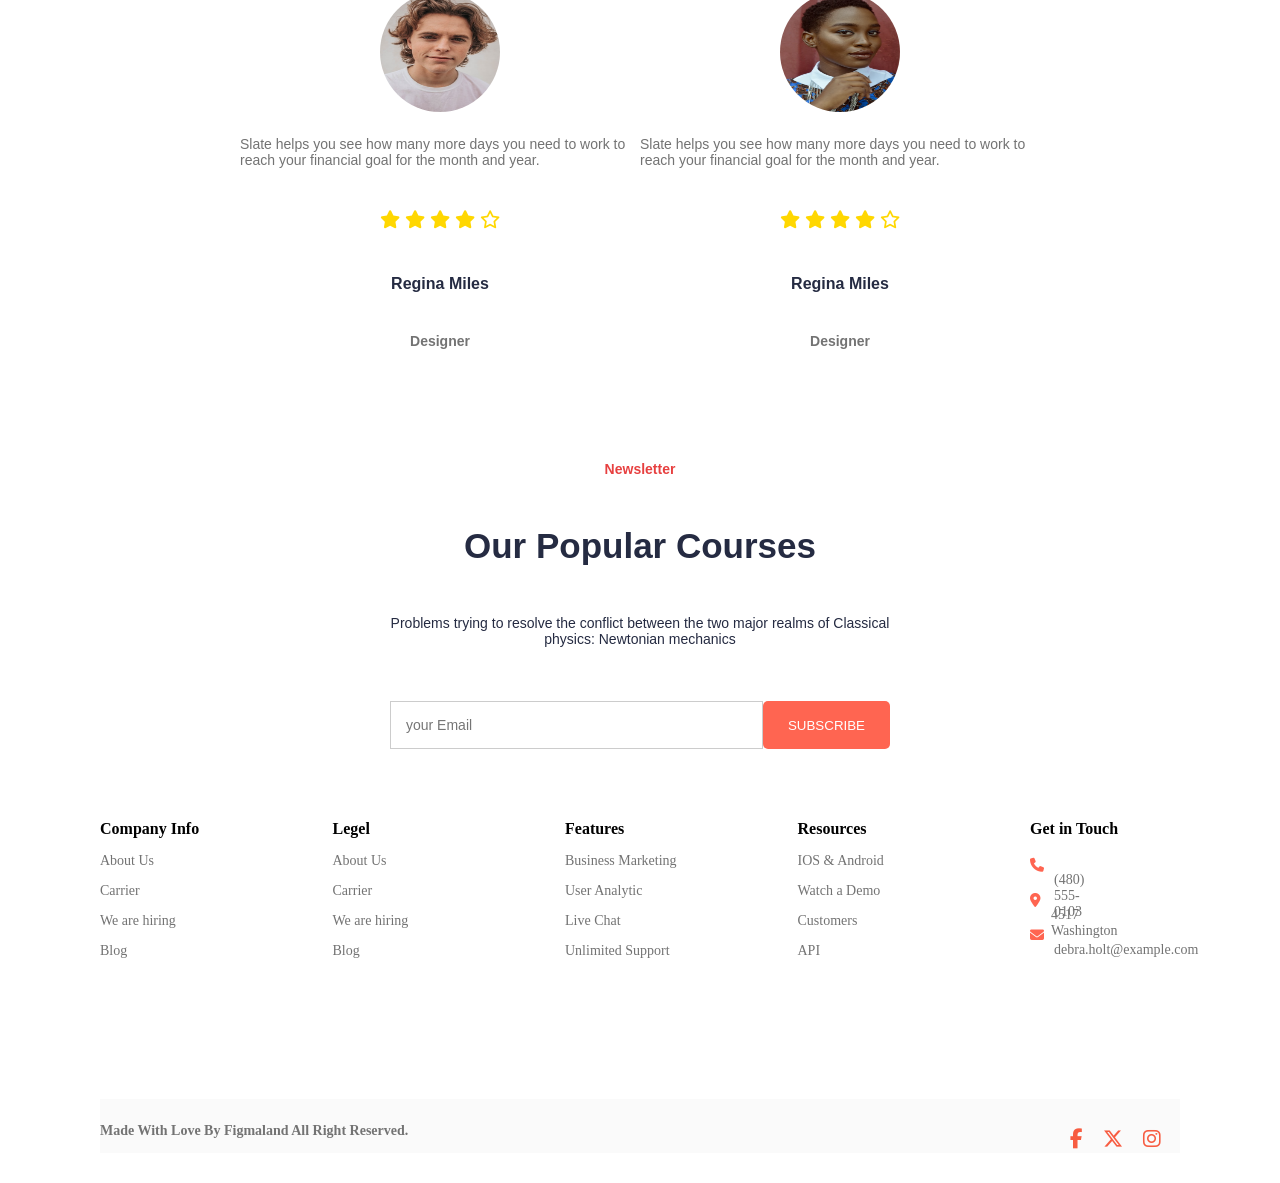
==== commit 9a6e1be4: "first commit" ====
--- a/index.html
+++ b/index.html
@@ -4,7 +4,8 @@
 <head>
     <meta charset="UTF-8">
     <meta name="viewport" content="width=device-width, initial-scale=1.0">
-    <link rel="stylesheet" href="index.css">
+    <link rel="stylesheet" href="index.css
+">
     <link rel="stylesheet" href="https://cdnjs.cloudflare.com/ajax/libs/font-awesome/6.5.1/css/all.min.css">
     <title>Figma Design</title>
 </head>
--- a/index.css
+++ b/index.css
@@ -186,7 +186,7 @@
         position: relative;
         margin-top: -380px;
         flex-wrap: nowrap;
-      
+
 
 
         >div {
@@ -567,7 +567,7 @@
 
 .main_5 {
     background-color: #26335D;
- 
+
     .content_iv {
         justify-content: center;
         align-items: center;
@@ -604,17 +604,17 @@
         display: flex;
         align-items: center;
         flex-flow: wrap;
-
-
+        justify-content: center;
+         gap: 30px;  
 
         .content_v {
             background-color: white;
             min-height: 610px;
             max-width: 350px;
-            margin-left: 120px;
             padding-left: 12px;
             margin-top: 100px;
             border-radius: 20px;
+
 
 
             &:nth-child(2) {
@@ -624,15 +624,21 @@
                     background-color: #E77C40;
                     color: white;
                     font-weight: 700;
-                    font-size: 20PX;
-                    padding-top: 14px;
-                    padding-left: 10px;
+                    font-size: 16px;
+
                     height: 80px;
                     width: 80px;
                     border-radius: 50%;
+
+                    display: flex;
+                    align-items: center;
+                    justify-content: center;
+
                     position: absolute;
                     top: -20px;
                     right: -20px;
+
+                    box-shadow: 0 8px 20px rgba(0, 0, 0, 0.2);
 
                 }
 
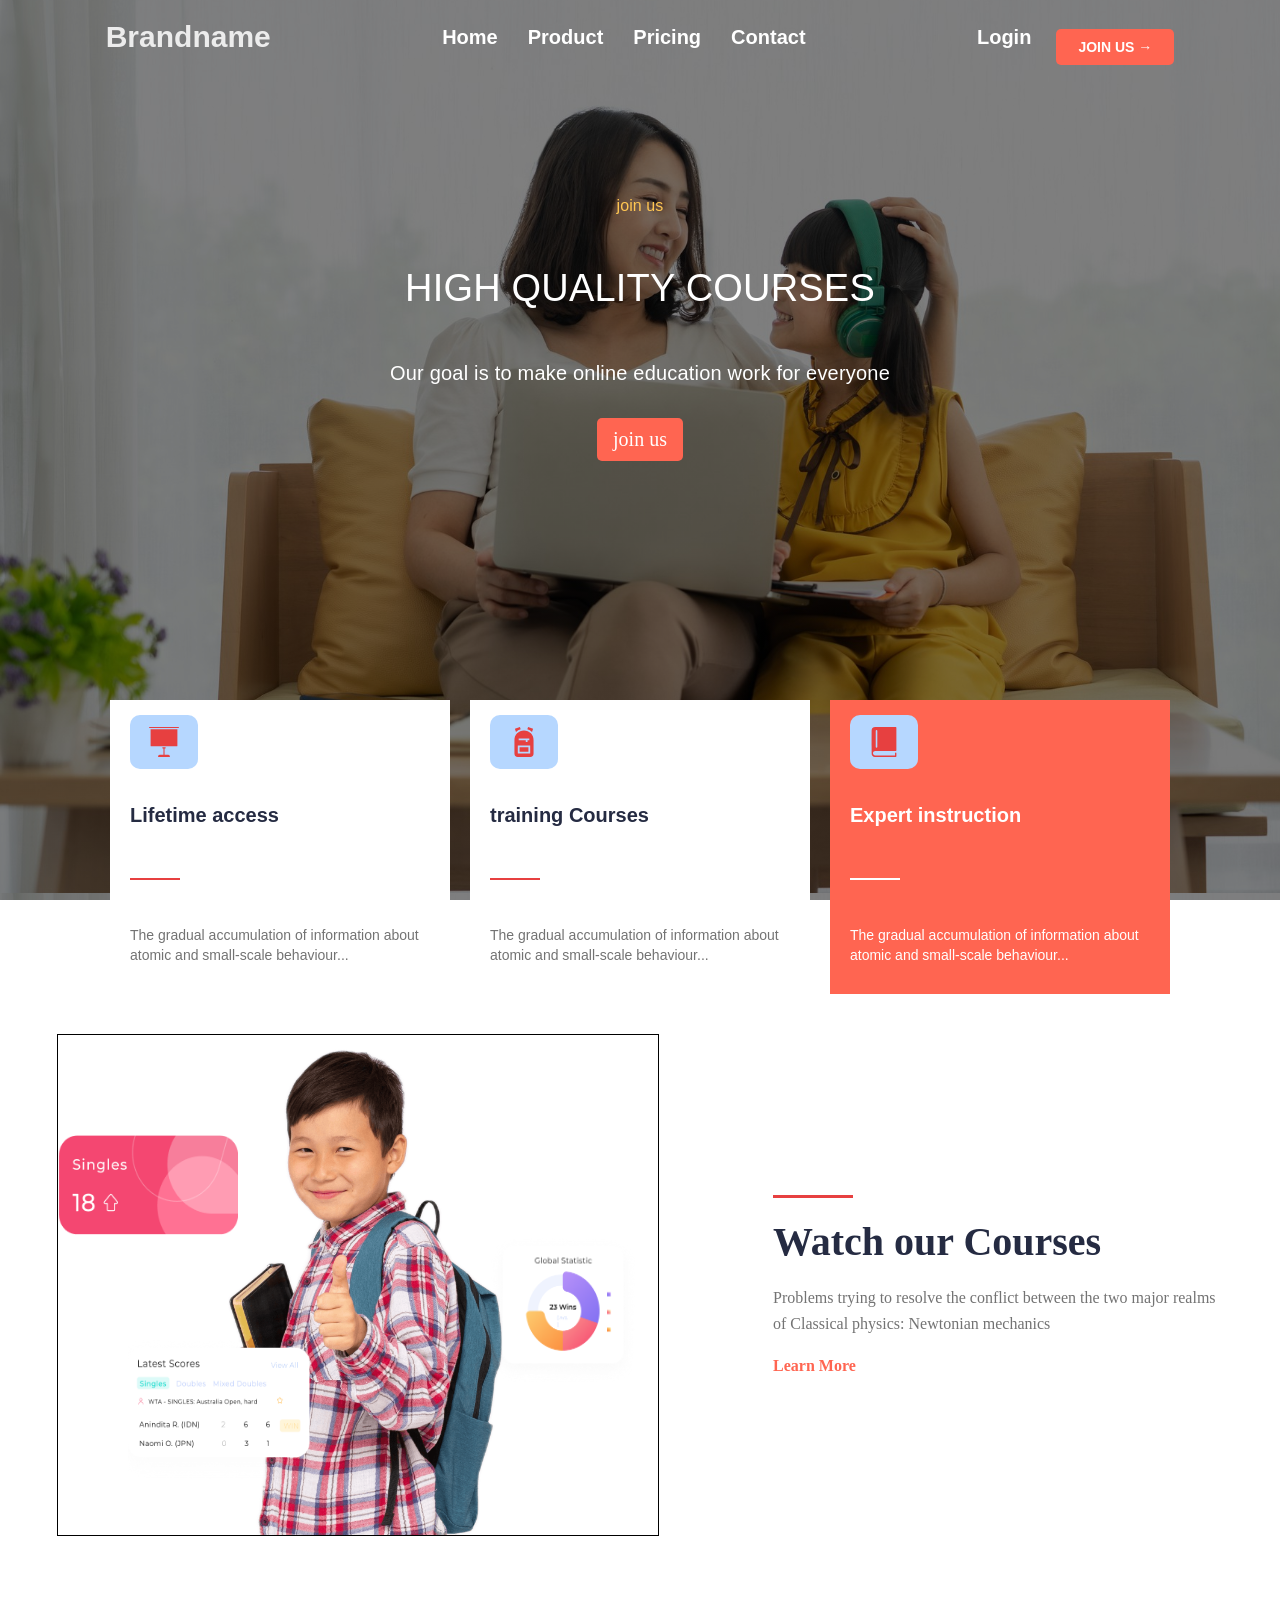
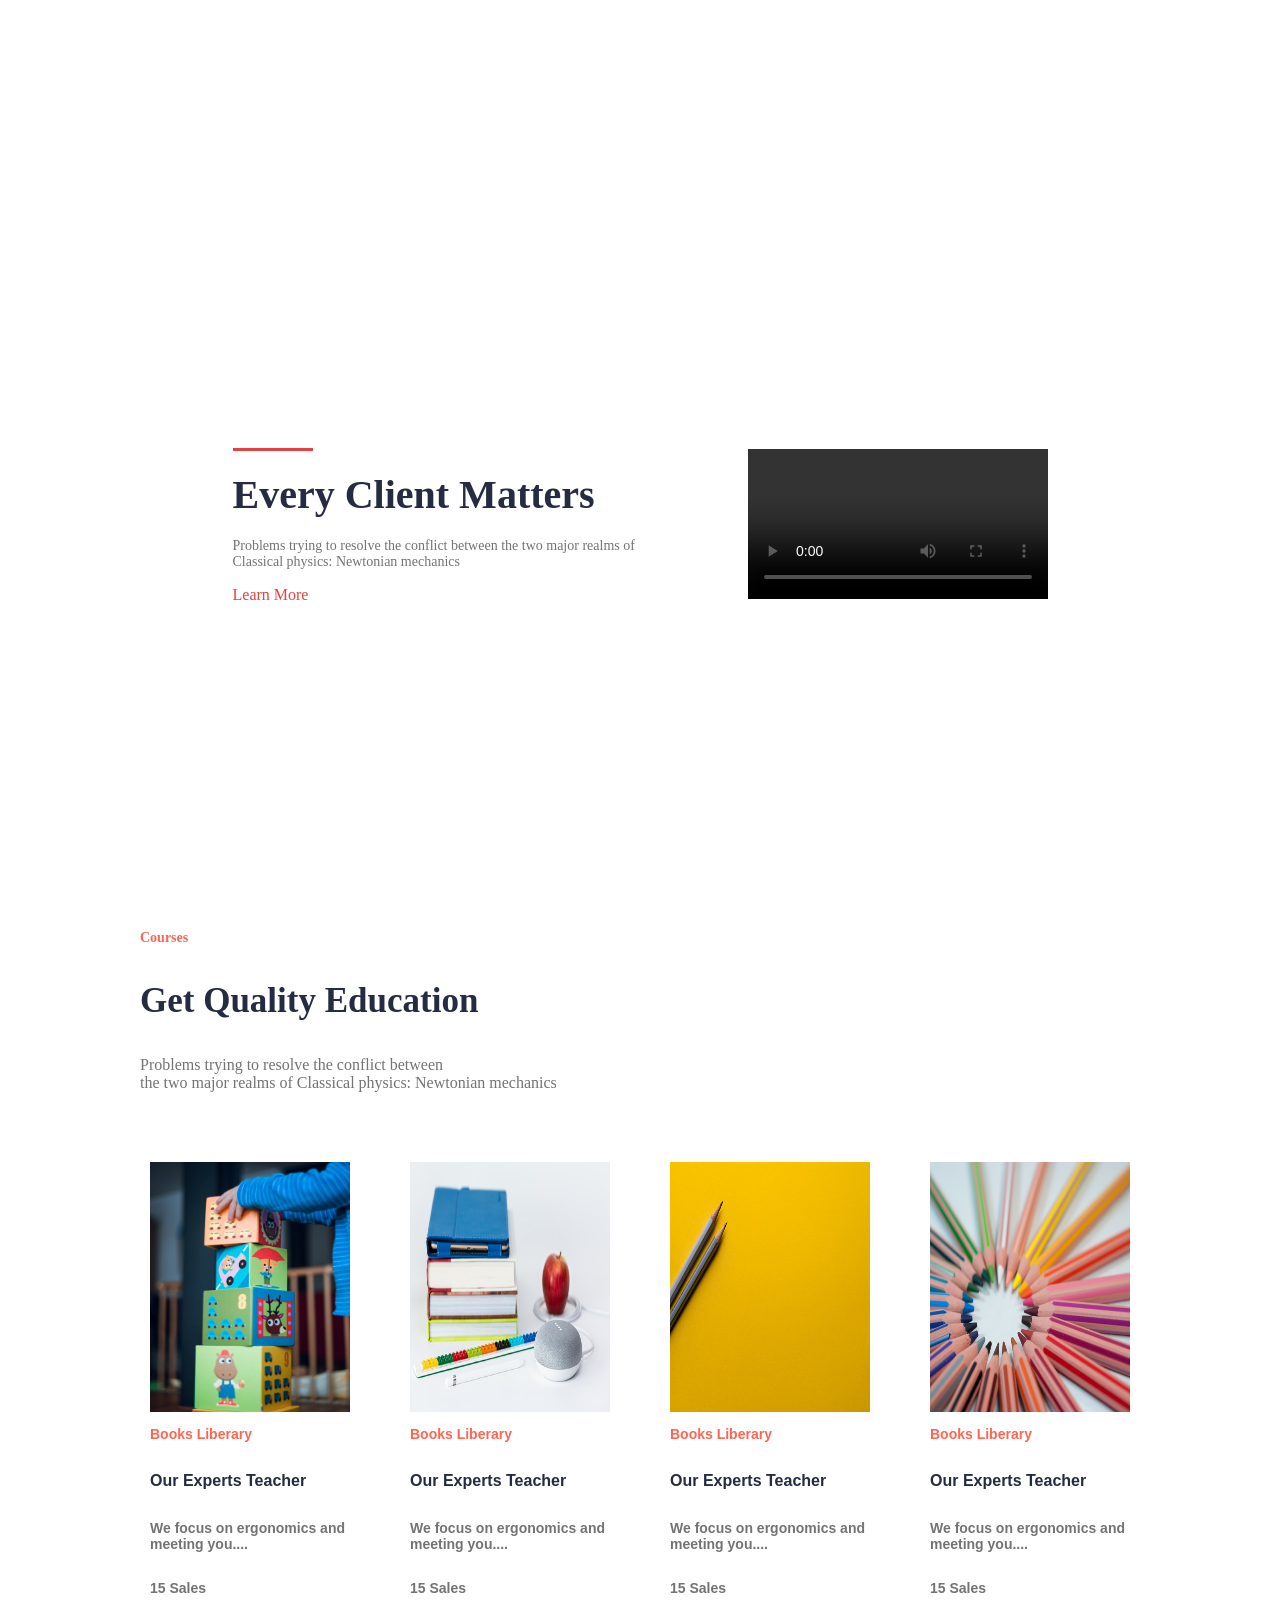
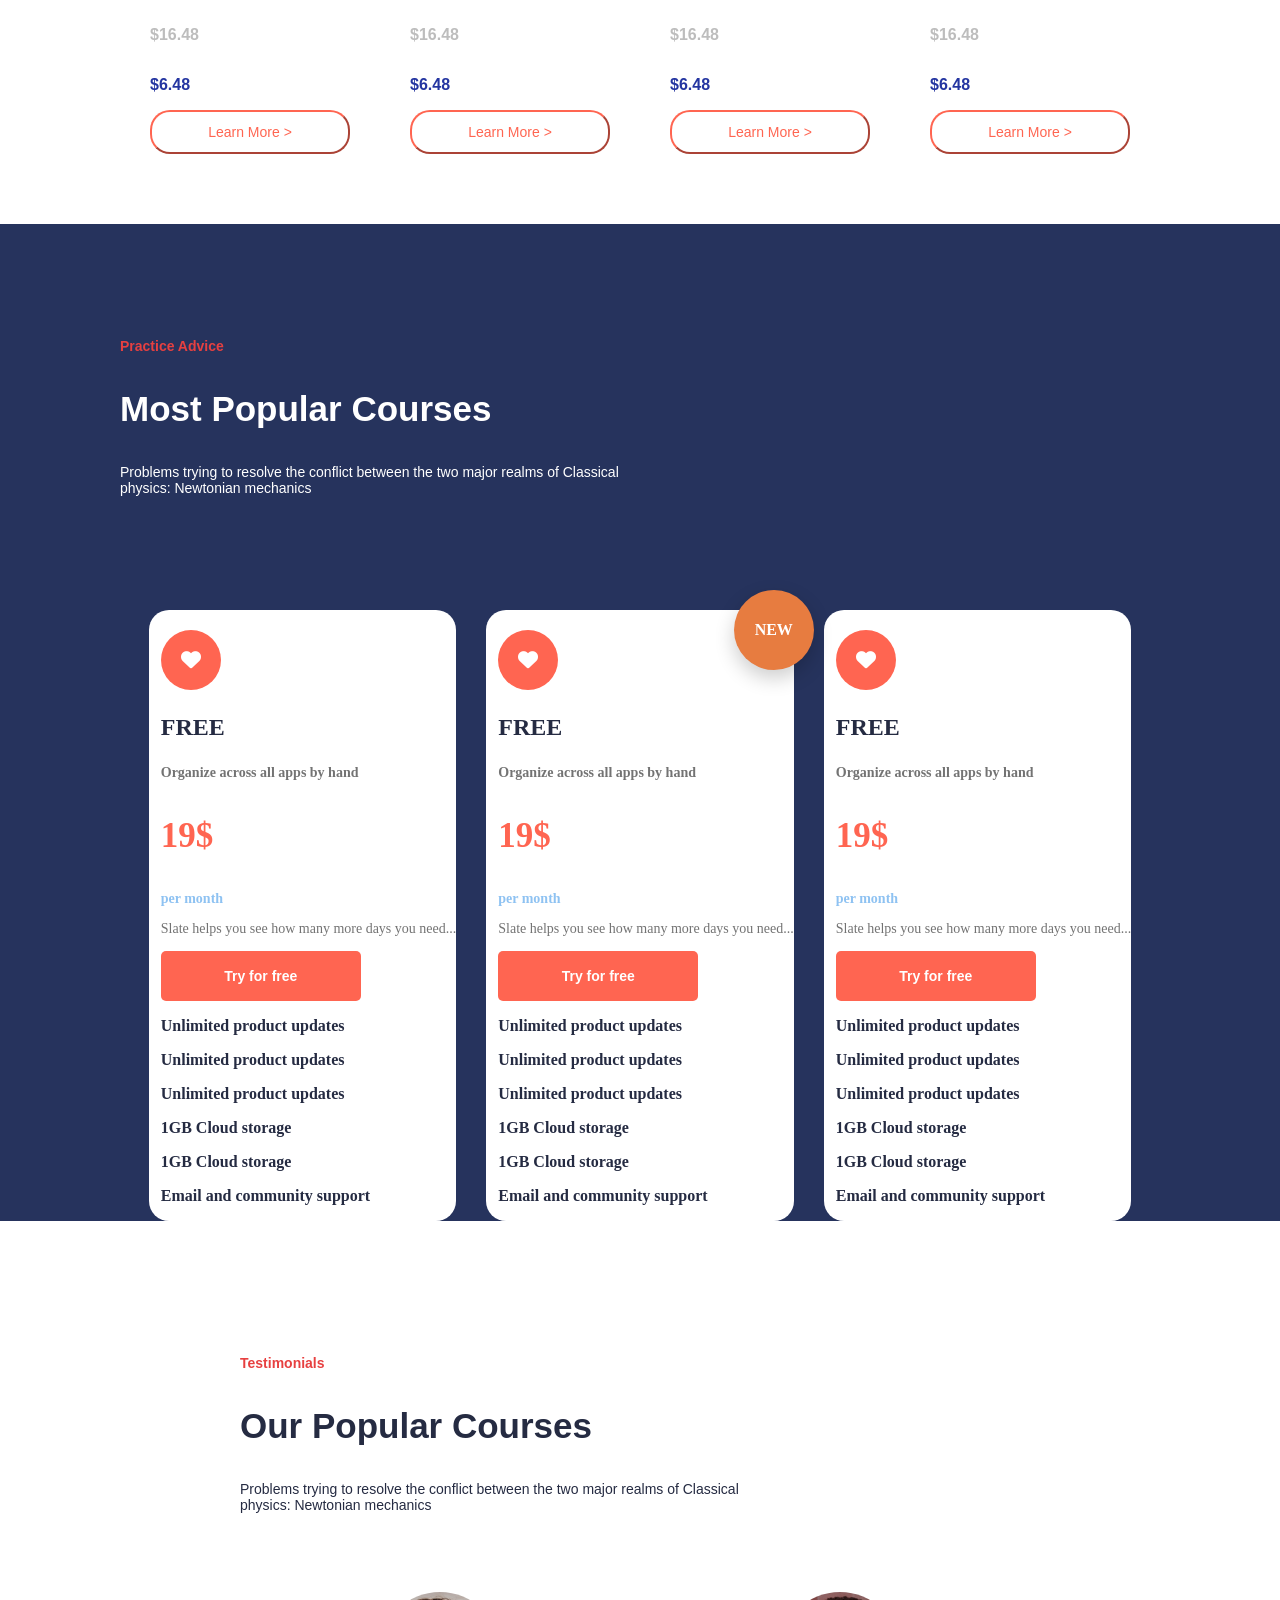
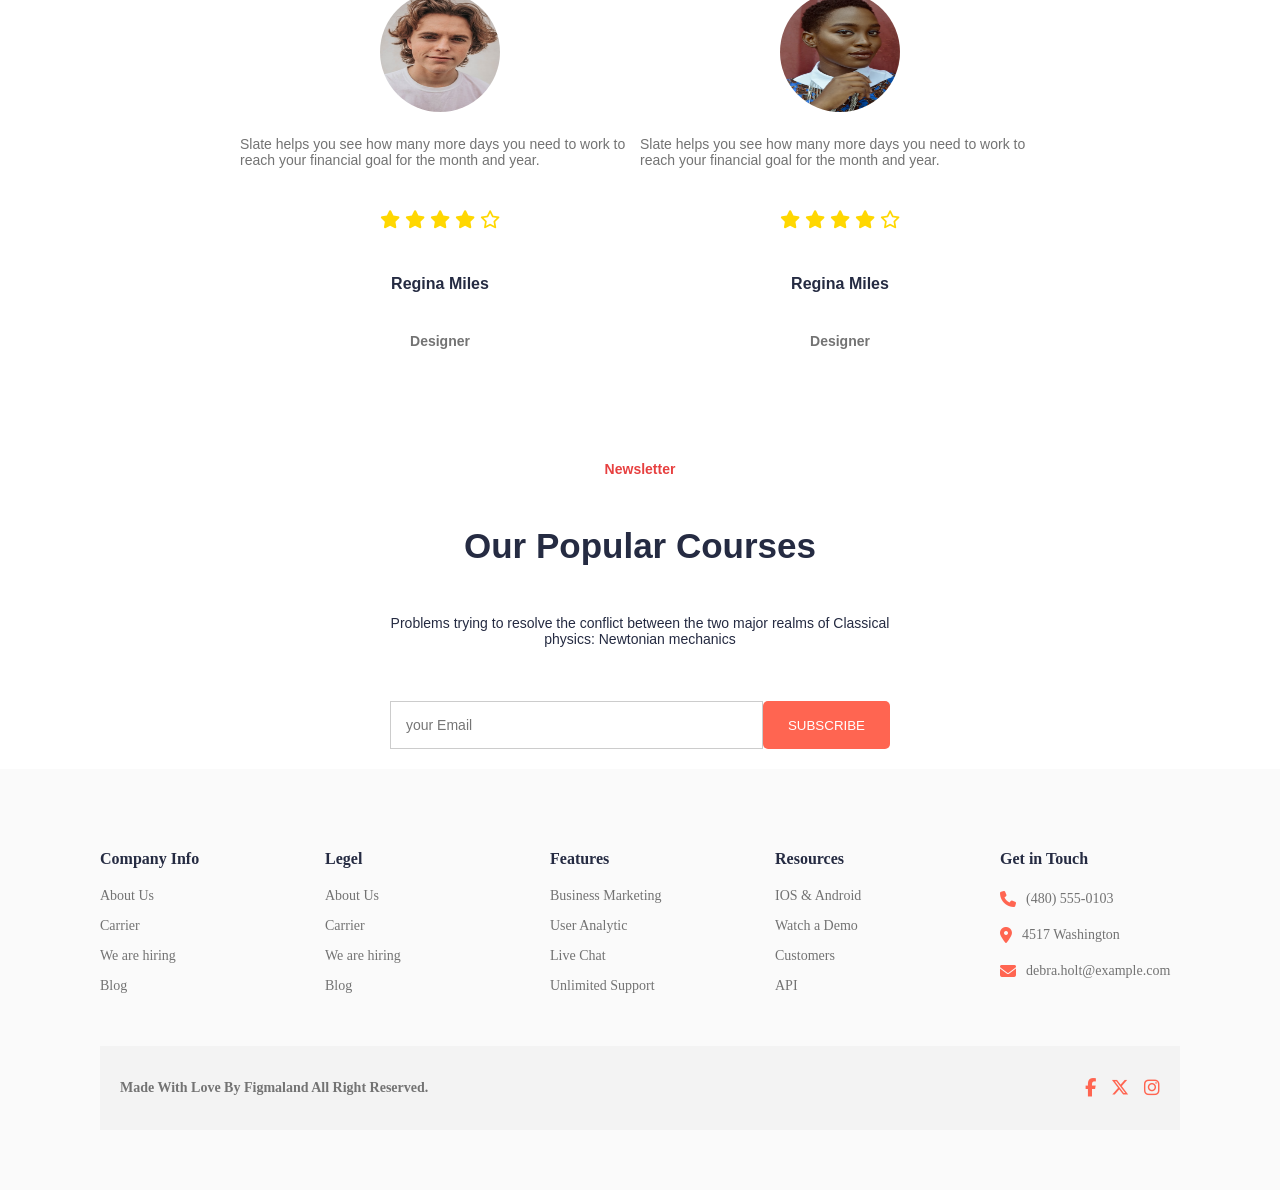
==== commit 9c45609f: "updated design" ====
--- a/index.html
+++ b/index.html
@@ -7,7 +7,7 @@
     <link rel="stylesheet" href="index.css
 ">
     <link rel="stylesheet" href="https://cdnjs.cloudflare.com/ajax/libs/font-awesome/6.5.1/css/all.min.css">
-    <title>Figma Design</title>
+    <title>school-website-html-css</title>
 </head>
 
 <body>
--- a/index.css
+++ b/index.css
@@ -924,85 +924,80 @@
 
 }
 
-
 /* PAGE: 8 */
 
 .main_8 {
-    padding: 30px 100px;
-    background: white;
+    padding: 60px 100px;
+    background: #FAFAFA;
 
     .content_viii {
         display: flex;
         justify-content: space-between;
-        flex-flow: wrap;
-        background: white;
+        flex-wrap: wrap;
+        gap: 40px;
+
+        .c_1 {
+            width: 180px;
+
+            h4 {
+                font-size: 16px;
+                font-weight: 700;
+                margin-bottom: 20px;
+                color: #252B42;
+            }
+
+            p {
+                font-size: 14px;
+                color: #737373;
+                margin-bottom: 12px;
+                cursor: pointer;
+            }
+        }
 
         .ico1 {
-            max-width: 20px;
+            display: flex;
+            align-items: flex-start;
             gap: 10px;
-            height: 15px;
-            display: flex;
-            color: #FF6551;
-            font-size: 14px;
-            margin-left: 0;
-            margin-top: 20px;
-            align-items: flex-start;
-
-        }
-
-
-        .c_1 {
-            width: 150px;
-            height: 300px;
-            background: white;
-
-
-        }
-
-        .c_1 h4 {
-            font-size: 16px;
-            font-weight: 700;
-            margin-bottom: 15px;
-        }
-
-        .c_1 p {
-            font-size: 14px;
-            color: #737373;
-            margin-bottom: 10px;
-            cursor: pointer;
+            margin-top: 15px;
+
+            i {
+                color: #FF6551;
+                font-size: 16px;
+                margin-top: 3px;
+            }
+
+            p {
+                margin: 0;
+                line-height: 1.5;
+            }
         }
     }
 
     .ft {
-        background: #FAFAFA;
+        margin-top: 40px;
+        background: #F3F3F3;
+        padding: 20px 0;
 
         footer {
-
-            font-size: 14px;
-            font-weight: 700;
-            color: #737373;
-            padding-top: 10px;
+            max-width: 1200px;
+            margin: auto;
+            padding: 0 20px;
+
             display: flex;
             justify-content: space-between;
-            flex-wrap: wrap;
+            align-items: center;
+
+            font-size: 14px;
+            font-weight: 600;
+            color: #737373;
 
             .f_ico {
-                width: 20px;
-                height: 20px;
                 display: flex;
-                justify-content: space-around;
-                color: #f75c41;
-                font-size: 20px;
-                margin-right: 70px;
-                margin-top: 20px;
-                padding-right: 20px;
-                padding-left: 20px;
+                gap: 15px;
+                color: #FF6551;
+                font-size: 18px;
                 cursor: pointer;
-                gap: 20px;
-
-            }
-        }
-    }
-
-
+            }
+        }
+    }
 }
